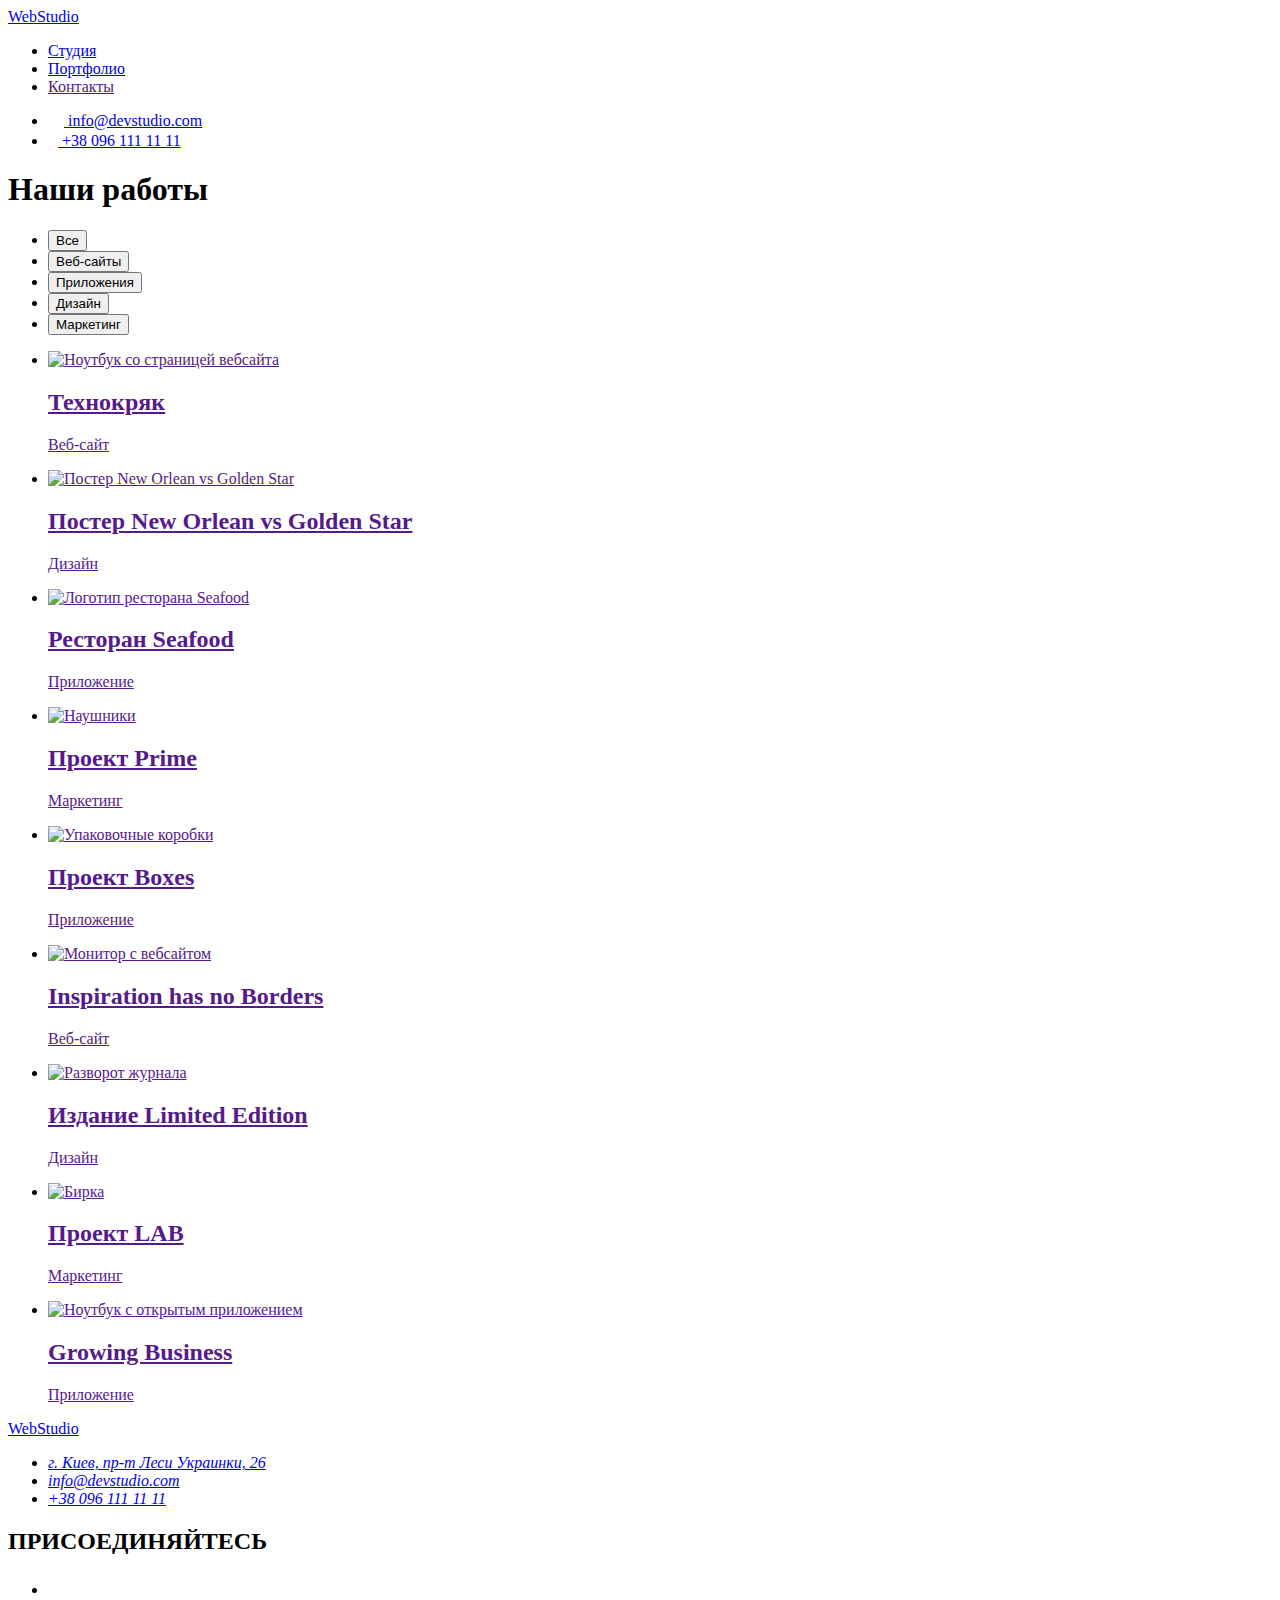
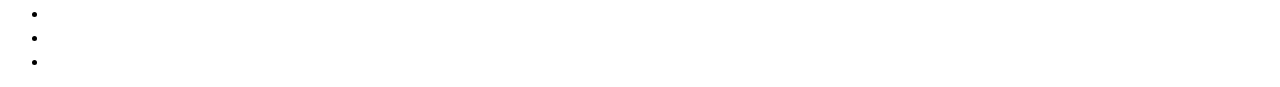
==== portfolio.html @ fcae3b5a "add goit-markup-hw-04" ====
<!DOCTYPE html>
<html lang="en-ru">
<head>
    <meta charset="UTF-8">
    <meta http-equiv="X-UA-Compatible" content="IE=edge">
    <meta name="viewport" content="width=device-width, initial-scale=1.0">
    <title>Портфолио</title>

    <link rel="preconnect" href="https://fonts.googleapis.com">
    <link rel="preconnect" href="https://fonts.gstatic.com" crossorigin>
    <link href="https://fonts.googleapis.com/css2?family=Raleway:wght@700&family=Roboto:wght@400;500;700;900&display=swap" rel="stylesheet">

    <link rel="stylesheet" href="https://cdnjs.cloudflare.com/ajax/libs/modern-normalize/1.1.0/modern-normalize.min.css" integrity="sha512-wpPYUAdjBVSE4KJnH1VR1HeZfpl1ub8YT/NKx4PuQ5NmX2tKuGu6U/JRp5y+Y8XG2tV+wKQpNHVUX03MfMFn9Q==" crossorigin="anonymous" referrerpolicy="no-referrer" />
    <link rel="stylesheet" href="./css/styles.css">
</head>
<body>
    <header>
        <div class="container header-container">
            <!-- Навигация -->
            <nav class="header-nav">
                <!-- Логотип -->
                <a href="./index.html" class="logo"><span class="part-logo">Web</span>Studio</a>

                <!-- Навигация на другие страницы -->
                <ul class="site-nav list">
                    <li class="item"><a href="./index.html" class="site-nav-link link">Студия</a></li>
                    <li class="item"><a href="./portfolio.html" class="site-nav-link link current">Портфолио</a></li>
                    <li class="item"><a href="" class="site-nav-link">Контакты</a></li>
                </ul>
            </nav>

            <!-- Контакты -->
            <ul class="auth-nav list">
                <li class="item">
                    <a href="mailto:info@devstudio.com" class="auth-nav-link">
                        <svg class="auth-nav-icon" width="16px" height="12px" >
                            <use href="./images/icons.svg#message"></use> 
                        </svg>
                        info@devstudio.com
                    </a>
                </li>
                <li class="item">
                    <a href="tel:+380961111111" class="auth-nav-link">
                        <svg class="auth-nav-icon" width="10px" height="16px">
                            <use href="./images/icons.svg#smartphone"></use> 
                        </svg> 
                        +38 096 111 11 11
                    </a>
                </li>
            </ul>
        </div>
        
    </header>
    
    <main>
        <!-- Наши работы -->
        <section class="section">
            <div class="container">
                <h1 class="section-title visually-hidden">Наши работы</h1>

                <!-- Фильтр -->
                <ul class="filter-list list">
                    <li class="item"><button type="button" class="filter-button">Все</button></li>
                    <li class="item"><button type="button" class="filter-button">Веб-сайты</button></li>
                    <li class="item"><button type="button" class="filter-button">Приложения</button></li>
                    <li class="item"><button type="button" class="filter-button">Дизайн</button></li>
                    <li class="item"><button type="button" class="filter-button">Маркетинг</button></li>
                </ul>

                <!-- Примеры работ -->
                <ul class="examples-list list">
                    <li class="item">
                        <a href="" class="examples-link">
                            <img src="./images/our-works/technokryak.jpg" alt="Ноутбук со страницей вебсайта" width="370" height="294">
                            <div class="examples-card">
                                <h2 class="examples-title">Технокряк</h2>
                                <p class="examples-text">Веб-сайт</p>
                            </div>
                        </a>
                    </li>
                    <li class="item">
                        <a href="" class="examples-link">
                            <img src="./images/our-works/new-orlean-golden-star.jpg" alt="Постер New Orlean vs Golden Star" width="370" height="294">
                            <div class="examples-card">
                                <h2 class="examples-title">Постер New Orlean vs Golden Star</h2>
                                <p class="examples-text">Дизайн</p>
                            </div>  
                        </a>
                    </li>
                    <li class="item">
                        <a href="" class="examples-link">
                            <img src="./images/our-works/seafood.jpg" alt="Логотип ресторана Seafood" width="370" height="294">
                            <div class="examples-card">
                                <h2 class="examples-title">Ресторан Seafood</h2>
                                <p class="examples-text">Приложение</p>
                            </div>
                        </a>
                    </li>
                    <li class="item">
                        <a href="" class="examples-link">
                            <img src="./images/our-works/prime.jpg" alt="Наушники" width="370" height="294">
                            <div class="examples-card">
                                <h2 class="examples-title">Проект Prime</h2>
                                <p class="examples-text">Маркетинг</p>
                            </div>
                        </a>
                    </li>
                    <li class="item">
                        <a href="" class="examples-link">
                            <img src="./images/our-works/boxes.jpg" alt="Упаковочные коробки" width="370" height="294">
                            <div class="examples-card">
                                <h2 class="examples-title">Проект Boxes</h2>
                                <p class="examples-text">Приложение</p>
                            </div>
                        </a>
                    </li>
                    <li class="item">
                        <a href="" class="examples-link">
                            <img src="./images/our-works/inspiration-has-no-borders.jpg" alt="Монитор с вебсайтом" width="370" height="294">
                            <div class="examples-card">
                                <h2 class="examples-title">Inspiration has no Borders</h2>
                                <p class="examples-text">Веб-сайт</p>
                            </div>
                        </a>
                    </li>
                    <li class="item">
                        <a href="" class="examples-link">
                            <img src="./images/our-works/limited-edition.jpg" alt="Разворот журнала" width="370" height="294">
                            <div class="examples-card">
                                <h2 class="examples-title">Издание Limited Edition</h2>
                                <p class="examples-text">Дизайн</p>
                            </div>
                        </a>
                    </li>
                    <li class="item">
                            <a href="" class="examples-link">
                            <img src="./images/our-works/lab.jpg" alt="Бирка" width="370" height="294">
                            <div class="examples-card">
                                <h2 class="examples-title">Проект LAB</h2>
                                <p class="examples-text">Маркетинг</p>
                            </div>
                        </a>
                    </li>
                    <li class="item">
                        <a href="" class="examples-link">
                            <img src="./images/our-works/growing-business.jpg" alt="Ноутбук с открытым приложением" width="370" height="294">
                            <div class="examples-card">
                                <h2 class="examples-title">Growing Business</h2>
                                <p class="examples-text">Приложение</p>
                            </div>
                        </a>
                    </li>
                </ul>
            </div>
        </section>

    </main>

    <!-- Футер -->
    <footer class="footer">
        <div class="container footer-container">
            <div>
                <!-- Логотип -->
                <a href="./index.html" class="logo"><span class="part-logo">Web</span>Studio</a>
                
                <!-- Адрес и контакты -->
                <address>
                    <ul class="address-nav list">
                        <li class="item">
                            <a href="https://goo.gl/maps/XjStZC7h4bTxzezK6" class="footer-address" target="_blank" rel="noreferrer noopener">
                                г. Киев, пр-т Леси Украинки, 26
                            </a>
                        </li>
                        <li class="item">
                            <a href="mailto:info@devstudio.com" class="address-nav-link">info@devstudio.com</a>
                        </li>
                        <li class="item">
                            <a href="tel:+380961111111" class="address-nav-link">+38 096 111 11 11</a>
                        </li>
                    </ul>
                </address>
            </div>
            
            <div class="join-container">
                <h2 class="join-title">ПРИСОЕДИНЯЙТЕСЬ</h2>
                <ul class="join-messenger list"> 
                    <li class="item">
                        <a href="" class="join-link">
                            <svg class="join-icon" widht="20px" height="20px">
                                <use href="./images/icons.svg#instagram"></use>
                            </svg>
                        </a>
                    </li>
                    <li class="item">
                        <a href="" class="join-link">
                            <svg class="join-icon" widht="20px" height="20px">
                                <use href="./images/icons.svg#twitter"></use>
                            </svg>
                        </a>
                    </li>
                    <li class="item">
                        <a href="" class="join-link">
                            <svg class="join-icon" widht="20px" height="20px">
                                <use href="./images/icons.svg#facebook"></use>
                            </svg>
                        </a>
                    </li>
                    <li class="item">
                        <a href="" class="join-link">
                            <svg class="join-icon" widht="20px" height="20px">
                                <use href="./images/icons.svg#linkedin"></use>
                            </svg>
                        </a>
                    </li>
                </ul>
            </div>
            
        </div>
    </footer>
</body>
</html>
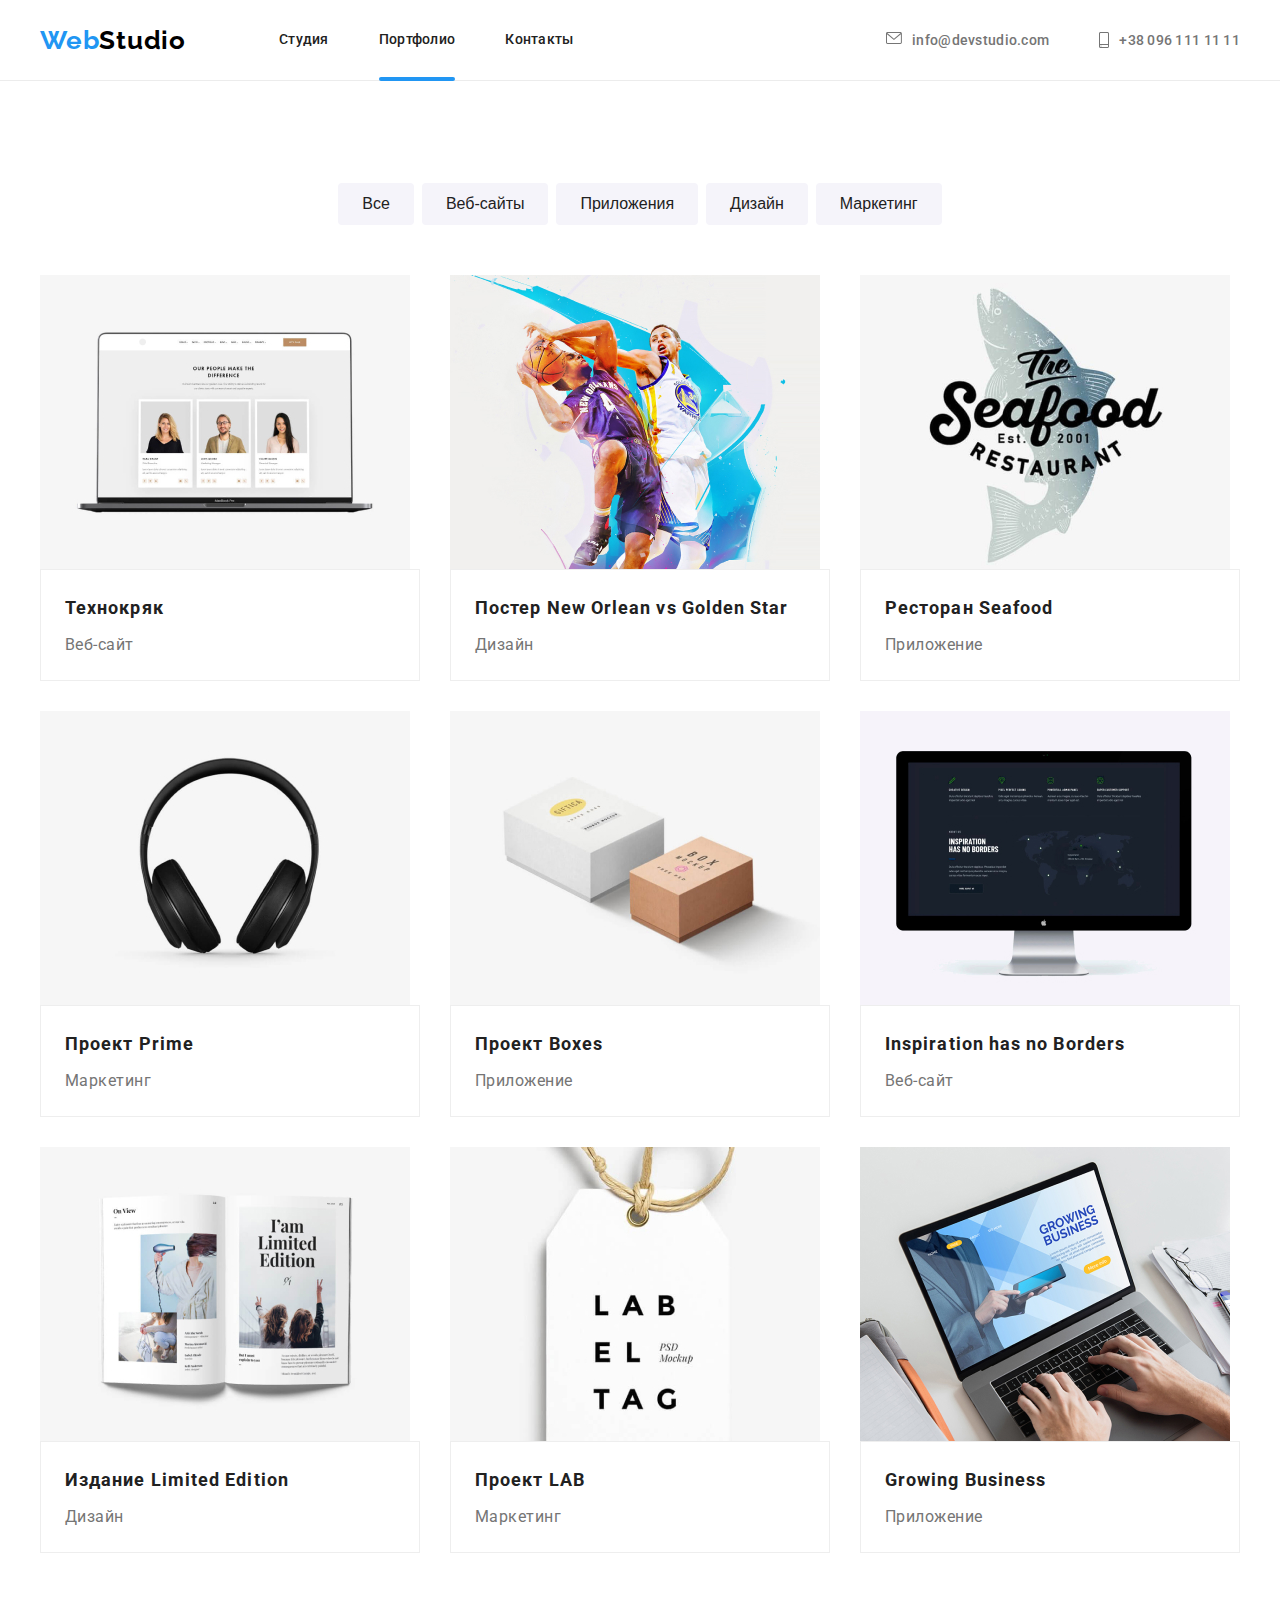
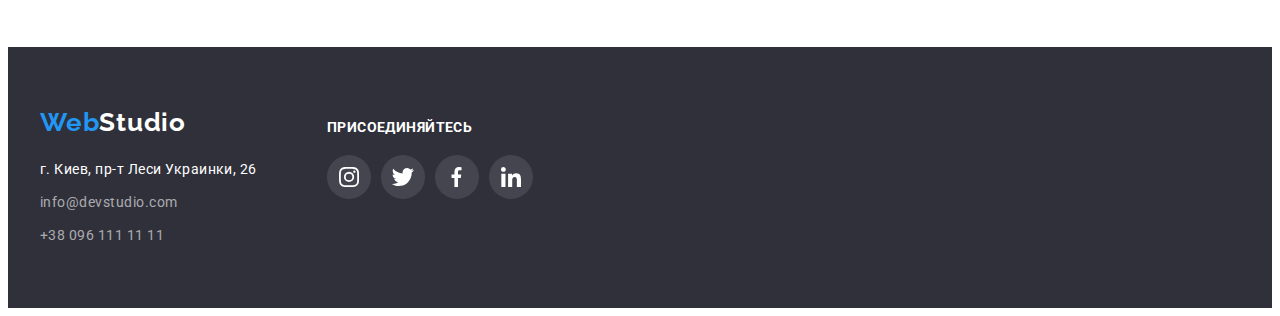
==== commit 23ece0a7: "add modal, examples-description, work-titles and underscore for navigation" ====
--- a/portfolio.html
+++ b/portfolio.html
@@ -71,7 +71,10 @@
                 <ul class="examples-list list">
                     <li class="item">
                         <a href="" class="examples-link">
-                            <img src="./images/our-works/technokryak.jpg" alt="Ноутбук со страницей вебсайта" width="370" height="294">
+                            <div class="examples-thumb">
+                                <img src="./images/our-works/technokryak.jpg" alt="Ноутбук со страницей вебсайта" width="370" height="294">
+                                <p class="examples-discription">Ресурс предлагает комплексные предложения с разным уровнем функционала и сервисов. Все это позволит посетителю получить исчерпывающие сведения о компании или частном лице.</p>
+                            </div>
                             <div class="examples-card">
                                 <h2 class="examples-title">Технокряк</h2>
                                 <p class="examples-text">Веб-сайт</p>
@@ -80,7 +83,10 @@
                     </li>
                     <li class="item">
                         <a href="" class="examples-link">
-                            <img src="./images/our-works/new-orlean-golden-star.jpg" alt="Постер New Orlean vs Golden Star" width="370" height="294">
+                            <div class="examples-thumb">
+                                <img src="./images/our-works/new-orlean-golden-star.jpg" alt="Постер New Orlean vs Golden Star" width="370" height="294">
+                                <p class="examples-discription">Ресурс предлагает комплексные предложения с разным уровнем функционала и сервисов. Все это позволит посетителю получить исчерпывающие сведения о компании или частном лице.</p>
+                            </div>
                             <div class="examples-card">
                                 <h2 class="examples-title">Постер New Orlean vs Golden Star</h2>
                                 <p class="examples-text">Дизайн</p>
@@ -89,7 +95,10 @@
                     </li>
                     <li class="item">
                         <a href="" class="examples-link">
-                            <img src="./images/our-works/seafood.jpg" alt="Логотип ресторана Seafood" width="370" height="294">
+                            <div class="examples-thumb">
+                                <img src="./images/our-works/seafood.jpg" alt="Логотип ресторана Seafood" width="370" height="294">
+                                <p class="examples-discription">Ресурс предлагает комплексные предложения с разным уровнем функционала и сервисов. Все это позволит посетителю получить исчерпывающие сведения о компании или частном лице.</p>
+                            </div>
                             <div class="examples-card">
                                 <h2 class="examples-title">Ресторан Seafood</h2>
                                 <p class="examples-text">Приложение</p>
@@ -98,7 +107,10 @@
                     </li>
                     <li class="item">
                         <a href="" class="examples-link">
-                            <img src="./images/our-works/prime.jpg" alt="Наушники" width="370" height="294">
+                            <div class="examples-thumb">
+                                <img src="./images/our-works/prime.jpg" alt="Наушники" width="370" height="294">
+                                <p class="examples-discription">Ресурс предлагает комплексные предложения с разным уровнем функционала и сервисов. Все это позволит посетителю получить исчерпывающие сведения о компании или частном лице.</p>
+                            </div>
                             <div class="examples-card">
                                 <h2 class="examples-title">Проект Prime</h2>
                                 <p class="examples-text">Маркетинг</p>
@@ -107,7 +119,10 @@
                     </li>
                     <li class="item">
                         <a href="" class="examples-link">
-                            <img src="./images/our-works/boxes.jpg" alt="Упаковочные коробки" width="370" height="294">
+                            <div class="examples-thumb">
+                                <img src="./images/our-works/boxes.jpg" alt="Упаковочные коробки" width="370" height="294">
+                                <p class="examples-discription">Ресурс предлагает комплексные предложения с разным уровнем функционала и сервисов. Все это позволит посетителю получить исчерпывающие сведения о компании или частном лице.</p>
+                            </div>
                             <div class="examples-card">
                                 <h2 class="examples-title">Проект Boxes</h2>
                                 <p class="examples-text">Приложение</p>
@@ -116,7 +131,10 @@
                     </li>
                     <li class="item">
                         <a href="" class="examples-link">
-                            <img src="./images/our-works/inspiration-has-no-borders.jpg" alt="Монитор с вебсайтом" width="370" height="294">
+                            <div class="examples-thumb">
+                                <img src="./images/our-works/inspiration-has-no-borders.jpg" alt="Монитор с вебсайтом" width="370" height="294">
+                                <p class="examples-discription">Ресурс предлагает комплексные предложения с разным уровнем функционала и сервисов. Все это позволит посетителю получить исчерпывающие сведения о компании или частном лице.</p>
+                            </div>
                             <div class="examples-card">
                                 <h2 class="examples-title">Inspiration has no Borders</h2>
                                 <p class="examples-text">Веб-сайт</p>
@@ -125,7 +143,10 @@
                     </li>
                     <li class="item">
                         <a href="" class="examples-link">
-                            <img src="./images/our-works/limited-edition.jpg" alt="Разворот журнала" width="370" height="294">
+                            <div class="examples-thumb">
+                                <img src="./images/our-works/limited-edition.jpg" alt="Разворот журнала" width="370" height="294">
+                                <p class="examples-discription">Ресурс предлагает комплексные предложения с разным уровнем функционала и сервисов. Все это позволит посетителю получить исчерпывающие сведения о компании или частном лице.</p>
+                            </div>
                             <div class="examples-card">
                                 <h2 class="examples-title">Издание Limited Edition</h2>
                                 <p class="examples-text">Дизайн</p>
@@ -133,8 +154,11 @@
                         </a>
                     </li>
                     <li class="item">
-                            <a href="" class="examples-link">
-                            <img src="./images/our-works/lab.jpg" alt="Бирка" width="370" height="294">
+                        <a href="" class="examples-link">
+                            <div class="examples-thumb">
+                                <img src="./images/our-works/lab.jpg" alt="Бирка" width="370" height="294">
+                                <p class="examples-discription">Ресурс предлагает комплексные предложения с разным уровнем функционала и сервисов. Все это позволит посетителю получить исчерпывающие сведения о компании или частном лице.</p>
+                            </div>
                             <div class="examples-card">
                                 <h2 class="examples-title">Проект LAB</h2>
                                 <p class="examples-text">Маркетинг</p>
@@ -143,7 +167,10 @@
                     </li>
                     <li class="item">
                         <a href="" class="examples-link">
-                            <img src="./images/our-works/growing-business.jpg" alt="Ноутбук с открытым приложением" width="370" height="294">
+                            <div class="examples-thumb">
+                                <img src="./images/our-works/growing-business.jpg" alt="Ноутбук с открытым приложением" width="370" height="294">
+                                <p class="examples-discription">Ресурс предлагает комплексные предложения с разным уровнем функционала и сервисов. Все это позволит посетителю получить исчерпывающие сведения о компании или частном лице.</p>
+                            </div>
                             <div class="examples-card">
                                 <h2 class="examples-title">Growing Business</h2>
                                 <p class="examples-text">Приложение</p>
@@ -217,5 +244,7 @@
             
         </div>
     </footer>
+
+    <script src="./js/header.js"></script>
 </body>
 </html>--- a/css/styles.css
+++ b/css/styles.css
@@ -0,0 +1,730 @@
+:root {
+    /* Цвет фона*/
+    --primary-bg-color: #FFFFFF;
+    --secondary-bg-color: #F5F4FA;
+    --accent-bg-color: #2F303A;
+    --primary-bg-icon-color: rgba(255, 255, 255, 0.1);
+
+    /* Цвет шрифтов */
+    --primary-text-color: #757575;
+    --secondary-text-color: #FFFFFF;
+    --title-text-color: #212121;
+    --logo-text-color: #000000;
+    --accent-color: #2196F3;
+    --primary-link-color: rgba(255, 255, 255, 0.6);
+    --button-hover-color: #188CE8;
+    --icon-color: #AFB1B8;
+
+    --border-color: #EEEEEE;
+
+    /* переменные анимации и переходов */
+    --hover-transition-duration: 250ms;
+    --hover-transition-timing-function: cubic-bezier(0.4, 0, 0.2, 1);
+    
+}
+
+body {
+    background-color: var(--primary-bg-color);
+    color: var(--primary-text-color);
+
+    font-family: "Roboto", sans-serif;
+    letter-spacing: 0.03em;
+}
+
+.list, h1, h2, h3, h4, h5, h6, p {
+    padding: 0;
+    margin: 0;
+}
+
+.list {
+    list-style: none;
+}
+
+img {
+    display: block;
+    max-width: 100%;
+    height: auto;
+}
+
+.container {
+    width: 1200px;
+    margin: 0 auto;
+    padding: 0 15px;   
+}
+
+.icon {
+    fill: currentColor;
+}
+
+.icon:hover,
+.icon:focus {
+    fill: currentColor;
+}
+
+/* Секция */
+.section {
+    padding: 94px 0;
+}
+
+.section-title {
+    display: block;
+    margin-bottom: 50px;
+    color: var(--title-text-color);
+
+    font-weight: 700;
+    font-size: 36px;
+    line-height: 1.17;
+    text-align: center;
+} 
+
+.visually-hidden { 
+    position: absolute; 
+    width: 1px; 
+    height: 1px; 
+    margin: -1px; 
+    border: 0; 
+    padding: 0; 
+    white-space: nowrap; 
+    clip-path: inset(100%); 
+    clip: rect(0 0 0 0); 
+    overflow: hidden; 
+} 
+    
+/* Хэдер */
+header {
+    position: fixed;
+    top: 0;
+    left: 0;
+    width: 100%;
+    border-bottom: 1px solid #ECECEC;
+    background-color: var(--primary-bg-color);
+    z-index: 100;
+}
+
+.header-container {
+    display: flex;
+    align-items: center; 
+}
+
+.header-nav {
+    display: flex;
+    flex-direction: row;
+    align-items: center;
+
+}
+/* Логотип */
+.logo {
+    display: block;
+    color: var(--logo-text-color);
+
+    font-family: "Raleway", sans-serif;
+    font-weight: 700;
+    font-size: 26px;
+    line-height: 1.19;
+    letter-spacing: 0.03em;
+    text-decoration: none;
+}
+
+.part-logo {
+    color: var(--accent-color);
+}
+
+/* Навигация по сайту */
+.site-nav {
+    display: flex;
+    margin-left: 93px;
+}
+
+.site-nav-link {
+    position: relative;
+    display: block;
+    padding: 32px 0;
+    color: var(--title-text-color);
+
+    font-weight: 500;
+    font-size: 14px;
+    line-height: 1.14;
+    letter-spacing: 0.02em;
+    text-decoration: none;
+}
+
+.site-nav-link.current::after {
+    position: absolute;
+    left: 0px;
+    bottom: -1px;
+    content: '';
+    width: 100%;
+    height: 4px;
+    border-radius: 2px;
+    background-color: var(--accent-color);
+}
+
+.site-nav-link:hover, 
+.site-nav-link:focus {
+    color: var(--accent-color);
+    transition-duration: var(--hover-transition-duration);
+    transition-timing-function: var(--hover-transition-timing-function);
+}   
+
+.auth-nav {
+    display: flex;
+    margin-left: auto;
+}
+
+.site-nav .item + .item, 
+.auth-nav .item + .item {
+    margin-left: 50px;
+}
+
+.auth-nav-link {
+    color: var(--primary-text-color);
+    display: flex;
+    padding: 12px 0;
+
+    font-weight: 500;
+    font-size: 14px;
+    line-height: 1,14;
+    letter-spacing: 0.02em;
+    text-decoration: none;
+}
+
+.auth-nav-link:hover, 
+.auth-nav-link:focus  {
+    color: var(--accent-color); 
+    transition-duration: var(--hover-transition-duration);
+    transition-timing-function: var(--hover-transition-timing-function);
+}
+
+.auth-nav-icon {
+    margin-right: 10px;
+    display: flex;
+    fill: currentColor;
+}
+
+.auth-nav-icon:hover,
+.auth-nav-icon:focus {
+    fill: currentColor;
+    transition-duration: var(--hover-transition-duration);
+    transition-timing-function: var(--hover-transition-timing-function);
+}
+
+/* Баннер (блог-герой) */
+.hero {
+    max-width: 1600px;
+    height: 600px;
+    margin: 0 auto;
+    padding: 200px 0;
+    background-image: linear-gradient(
+        to right,
+        rgba(47, 48, 58, 0.4),
+        rgba(47, 48, 58, 0.4)
+    ),
+    url(../images/hero.jpg);
+    background-repeat: no-repeat;
+    background-position: center;
+    background-size: cover;
+    background-color: var(--accent-bg-color);
+
+    text-align: center;
+}
+
+.hero-title {
+    margin-bottom: 30px;
+    color: var(--secondary-text-color);
+
+    font-weight: 900;
+    font-size: 44px;
+    line-height: 1,36;
+    letter-spacing: 0.06em;
+    text-transform: uppercase;
+}
+
+/* Кнопка заказа*/
+.hero-button {
+    padding: 10px 32px;
+    min-width: 200px;
+    border-radius: 4px;
+    background-color: var(--accent-color);
+    color: var(--secondary-text-color);
+    border-color: transparent;
+    
+    font-weight: 700;
+    font-size: 16px;
+    line-height: 1.88;
+    letter-spacing: 0.06em;
+    text-decoration: none;
+    cursor: pointer;
+}
+
+.hero-button:hover, 
+.hero-button:focus {
+    background-color: var(--button-hover-color);
+    transition-duration: var(--hover-transition-duration);
+    transition-timing-function: var(--hover-transition-timing-function);
+}
+
+/* Модальное окно */
+.backdrop {
+    position: fixed;
+    top: 0;
+    left: 0;
+    width: 100%;
+    height: 100%;
+    z-index: 200;
+    background-color: rgba(0, 0, 0, 0.2);
+}
+
+.backdrop.is-hidden {
+    opacity: 0;
+    pointer-events: none;
+    visibility: hidden;
+}  
+
+.hero-modal {
+    position: absolute;
+    top: 50%;
+    left: 50%;
+    transform: translate(-50%, -50%);
+    
+
+    height: 581px;
+    width: 528px;
+    border-radius: 4px;
+
+    background-color: var(--primary-bg-color);   
+}
+
+.close-button {
+    position: absolute;
+    top: 8px;
+    right: 8px;
+
+    width: 30px;
+    height: 30px;
+    color: var(--logo-text-color);
+    background-color: var(--primary-bg-color);
+    border-radius: 50%;
+    border: 1px solid rgba(0, 0, 0, 0.1);
+    cursor: pointer; 
+}
+
+.close-button:hover, 
+.close-button:focus {
+    border-color: var(--button-hover-color);
+    color: var(--button-hover-color);
+    transition-duration: var(--hover-transition-duration);
+    transition-timing-function: var(--hover-transition-timing-function);
+}
+
+/* Особенности */
+.features-list {
+    display: flex;
+    flex-wrap: wrap;
+}
+
+.features-list .item {
+    width: calc((100% - 90px) / 4);  
+}
+
+.features-list .item:not(:first-child) {
+    margin-left: 30px;
+}
+
+.features-thumb {
+    display: flex;
+    justify-content: center;
+    align-items: center;
+    width: 100%;
+    height: 120px;
+    margin-bottom: 30px;
+    background-color: var(--secondary-bg-color);
+}
+
+.features-title {
+    margin-bottom: 10px;
+    color: var(--title-text-color);
+
+    font-weight: 700;
+    font-size: 14px;
+    line-height: 1.14;
+    text-transform: uppercase;
+}
+
+.features-text {
+    font-size: 14px;
+    line-height: 1.71;
+    
+}
+
+/* Чем мы занимаемся */
+.work-section {
+    padding-top: 0;
+}
+.work-list {
+    display: flex;
+    flex-wrap: wrap;
+}
+
+.work-list .item {
+    position: relative;
+}
+
+.work-list .item + .item {
+    margin-left: 30px;
+}
+
+.work-list-thumb {
+    position: absolute;
+    bottom: 0;
+    left: 0;
+    display: flex;
+    align-items: center;
+    justify-content: center;
+    width: 100%;
+    height: 70px;
+    background-color: rgba(47, 48, 58, 0.8);
+}
+
+.work-list-title {
+    text-transform: uppercase;
+    color: var(--secondary-text-color);
+
+    font-family: Roboto;
+    font-weight: 700;
+    font-size: 14px;
+    line-height: 1.14;
+    letter-spacing: 0.03em;   
+}
+
+/* Наша команда */
+.our-team {
+    background-color: var(--secondary-bg-color);
+}
+
+.our-team-list {
+    display: flex;
+    flex-wrap: wrap;
+}
+
+.our-team-list .item {
+    flex-basis: calc((100% - 3 * 30px) / 4);
+    background-color: var(--primary-bg-color);
+    box-shadow: 0px 1px 3px rgba(0, 0, 0, 0.12), 
+                0px 1px 1px rgba(0, 0, 0, 0.14), 
+                0px 2px 1px rgba(0, 0, 0, 0.2);
+    border-radius: 0px 0px 4px 4px;
+}
+
+.our-team-list .item:not(:first-child) {
+    margin-left: 30px;
+}
+
+.our-team-card {
+    padding: 30px 0;
+}
+
+.our-team-text, 
+.our-team-title {
+    font-size: 16px;
+    line-height: 1.19;
+    text-align: center;
+}
+
+.our-team-title {
+    margin-bottom: 10px;
+    color: var(--title-text-color);
+    font-weight: 500;
+}
+
+.our-team-text {
+    margin-bottom: 16px;
+}
+
+.our-team-messenger {
+    margin: 0 32px;
+    padding: 0;
+    display: flex;
+    flex-direction: row;
+    flex-wrap: wrap;
+    align-items: center;
+    justify-content: space-around;
+}
+
+.messenger-link {  
+    display: flex;
+    align-items: center;
+    justify-content: center;
+    width: 44px;
+    height: 44px;
+    border: none;
+    border-radius: 50%;
+    color: var(--icon-color);
+}
+
+.messenger-link:hover,
+.messenger-link:focus {
+    color: var(--primary-bg-color);
+    background-color: var(--accent-color);
+    transition-duration: var(--hover-transition-duration);
+    transition-timing-function: var(--hover-transition-timing-function);  
+}
+
+.messenger-link + .messenger-link {
+    margin-left: 10px;
+}
+
+
+/* Постоянные клиенты */
+.clients{
+    display: flex;
+    justify-content: space-between;
+}
+
+.clients .item {
+    width: 170px;
+    height: 92px; 
+}
+
+.client-link { 
+    display: flex;
+    align-items: center;
+    justify-content: center;
+    padding: 0;
+    width: 100%;
+    height: 100%;
+    fill: var(--icon-color);
+    color: var(--icon-color);
+    border: 1px solid var(--icon-color);
+    border-radius: 4px;
+}
+
+.client-link:hover,
+.client-link:focus {
+    border-color: var(--accent-color);
+    color: var(--accent-color);
+    transition-duration: var(--hover-transition-duration);
+    transition-timing-function: var(--hover-transition-timing-function);
+}
+
+.client .icon:hover,
+.client .icon:focus {
+    fill: currentColor;
+    border-color: inherit;
+    transition-duration: var(--hover-transition-duration);
+    transition-timing-function: var(--hover-transition-timing-function);
+}
+
+/* Футер */
+.footer {
+    background-color: var(--accent-bg-color);
+    padding: 60px 0;
+}
+
+.footer-container {
+    display: flex;
+}
+
+.footer .logo {
+    margin-bottom: 20px;
+    color: var(--secondary-text-color);
+}
+
+.address-nav {
+    font-style: normal;
+    font-size: 14px;
+    line-height: 1.71;
+}
+
+.address-nav .item {
+    margin-left: auto;
+}
+
+.address-nav .item:not(:last-child) {
+    margin-bottom: 9px;
+}
+
+.address-nav-link {
+    color: var(--primary-link-color);
+
+    text-decoration: none;
+}
+
+.footer-address {
+    color: var(--secondary-text-color);
+
+    text-decoration: none;
+}
+
+.address-nav-link:hover, 
+.address-nav-link:focus {
+    color: var(--accent-color);
+    transition-duration: var(--hover-transition-duration);
+    transition-timing-function: var(--hover-transition-timing-function);
+}
+
+.join-container {
+    margin-left: 70px;
+    margin-top: 12px;
+}
+
+.join-title {
+    margin-bottom: 20px;
+    font-size: 14px;
+    line-height: 1,14;
+    letter-spacing: 0.03em;
+    color: var(--secondary-text-color);
+}
+
+.join-messenger {
+    display: flex;
+    flex-direction: row;
+    flex-wrap: wrap;
+}
+
+.join-messenger>.item + .item {
+    margin-left: 10px;
+}
+
+.join-link {
+    display: flex;
+    align-items: center;
+    justify-content: center;
+    width: 44px;
+    height: 44px;
+    border: none;
+    border-radius: 50%;
+    background-color: var(--primary-bg-icon-color);
+}
+
+.join-link:hover,
+.join-link:focus {
+    background-color: var(--accent-color);
+    transition-duration: var(--hover-transition-duration);
+    transition-timing-function: var(--hover-transition-timing-function);
+}
+
+.join-icon {
+    fill: var(--secondary-text-color);
+}
+
+/* Стили для портфолио */
+
+/* Кнопки фильтра */
+.filter-list {
+    display: flex;
+    justify-content: center;
+    margin-bottom: 50px;
+}
+
+.filter-list .item + .item {
+    margin-left: 8px;
+}
+
+.filter-button {
+    padding: 6px 22px;
+    border-radius: 4px;
+    background-color: var(--secondary-bg-color);
+    color: var(--title-text-color);
+    border-color: transparent;
+
+    font-weight: 500;
+    font-size: 16px;
+    line-height: 1.62;
+    text-align: center;
+    text-decoration: none;
+    cursor: pointer;
+}
+    
+.filter-button:hover, 
+.filter-button:focus {
+    background-color: var(--accent-color);
+    color: var(--secondary-text-color);
+    box-shadow: 0px 3px 1px rgba(0, 0, 0, 0.1), 
+                0px 1px 2px rgba(0, 0, 0, 0.08), 
+                0px 2px 2px rgba(0, 0, 0, 0.12);
+    transition-duration: var(--hover-transition-duration);
+    transition-timing-function: var(--hover-transition-timing-function);
+}
+
+/* Наши работы */
+.examples-list {
+    display: flex;
+    flex-wrap: wrap;
+    margin: -15px;
+}
+
+.examples-list .item {
+    flex-basis: calc((100% - 90px) / 3);
+    margin: 15px;
+}
+
+.examples-link {
+    display: block;
+    text-decoration: none;
+    color: inherit;
+    
+}
+
+.examples-link:hover,
+.examples-link:focus {
+    box-shadow: 1px 4px 6px rgba(0, 0, 0, 0.16),
+                0px 4px 4px rgba(0, 0, 0, 0.06),
+                0px 1px 1px rgba(0, 0, 0, 0.12);
+    transition-duration: var(--hover-transition-duration);
+    transition-timing-function: var(--hover-transition-timing-function);
+}
+
+.examples-thumb {
+    position: relative;
+    overflow: hidden;
+    display: block;
+}
+
+.examples-discription {
+    position: absolute;
+    padding: 63px 24px;
+    top: 0;
+    left: 0;
+    width: 100%;
+    height: 100%;
+    background-color: rgba(33, 150, 243, 0.9);
+    color: var(--secondary-text-color);
+    
+    font-family: Roboto;
+    font-style: Regular;
+    font-size: 18px;
+    line-height: 1.55;
+    letter-spacing: 0.03em;
+
+    transform: translateY(101%);
+    transition-duration: var(--hover-transition-duration);
+    transition-timing-function: var(--hover-transition-timing-function);
+}
+
+.examples-link:hover .examples-discription,
+.examples-link:focus .examples-discription {
+    transform: translateY(0);
+}
+
+.examples-card {
+    padding: 20px 24px;
+    border: 1px solid var(--border-color);
+}
+
+.examples-title {
+    margin-bottom: 4px;
+    
+    color: var(--title-text-color);
+    font-size: 18px;
+    line-height: 2;
+    letter-spacing: 0.06em;
+}
+
+.examples-text {
+    color: var(--primary-text-color);
+    font-style: normal;
+    font-size: 16px;
+    line-height: 1.88;
+}
+
+
